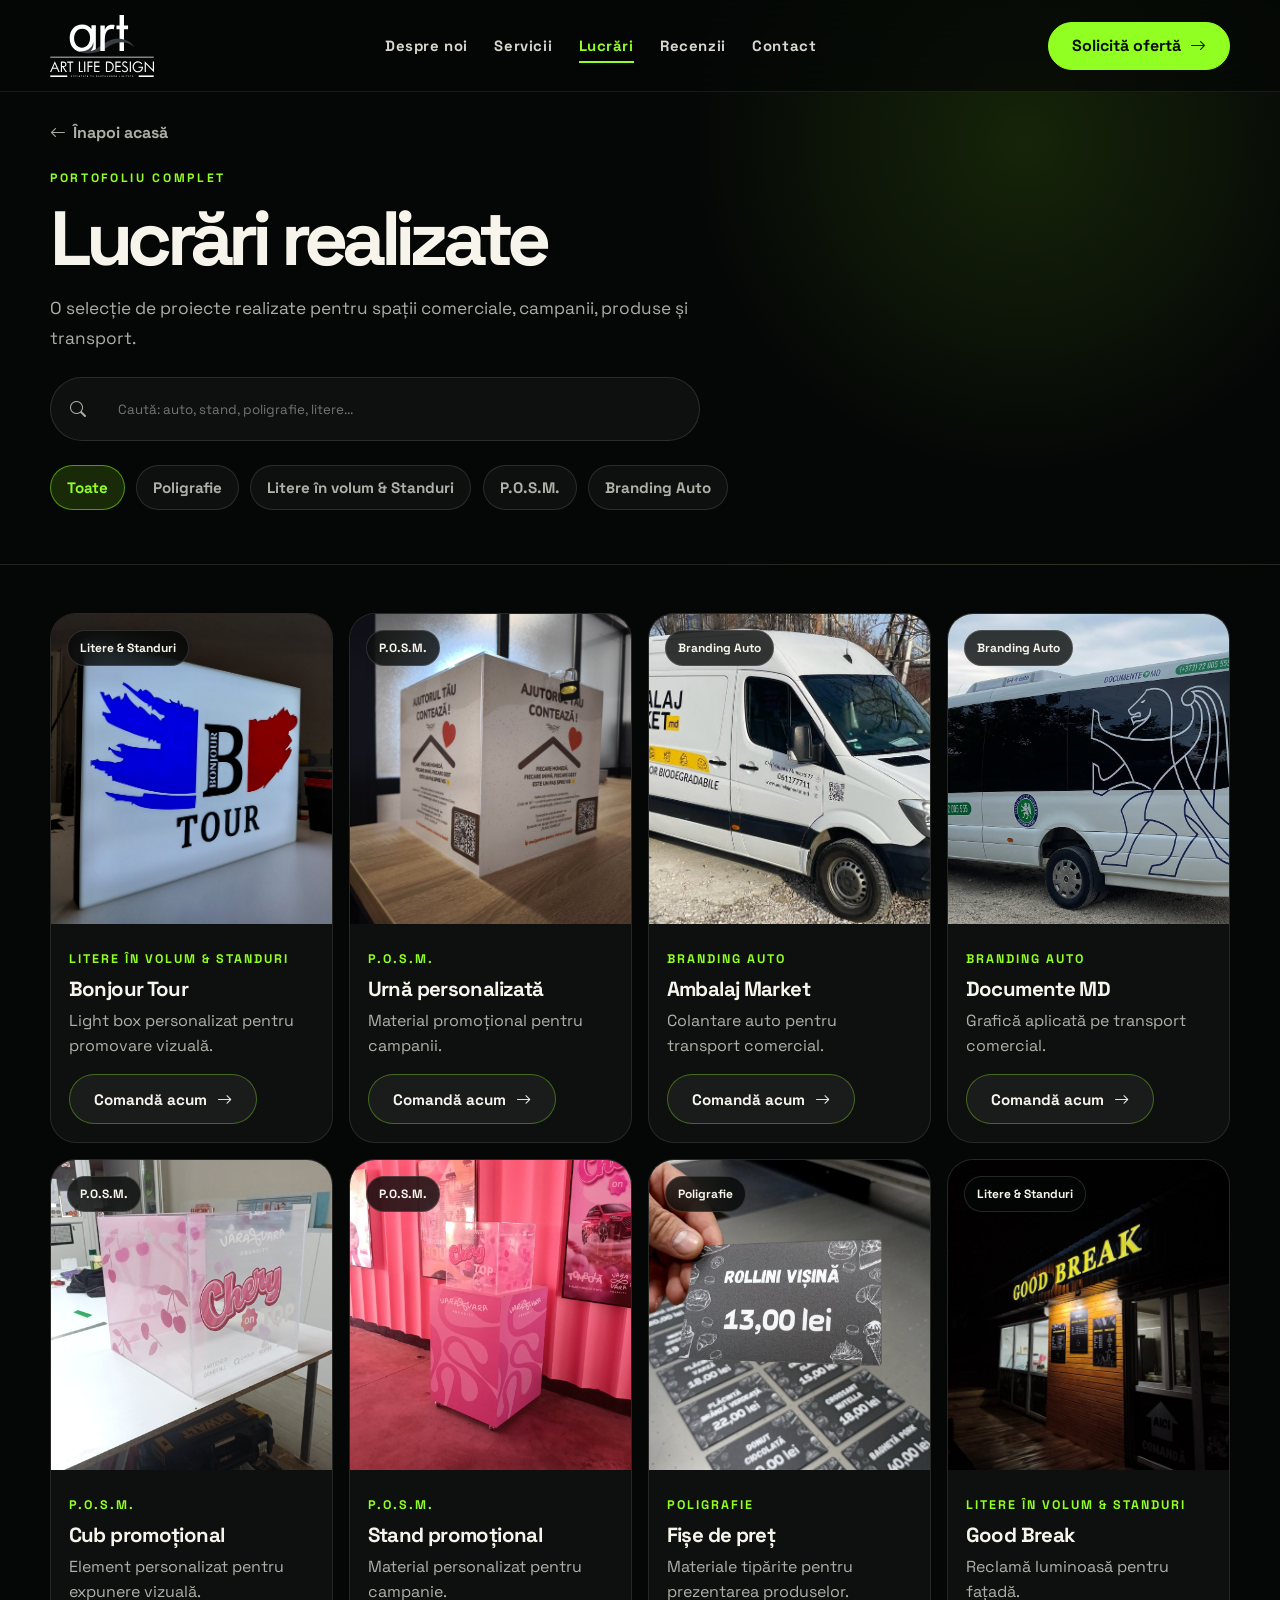
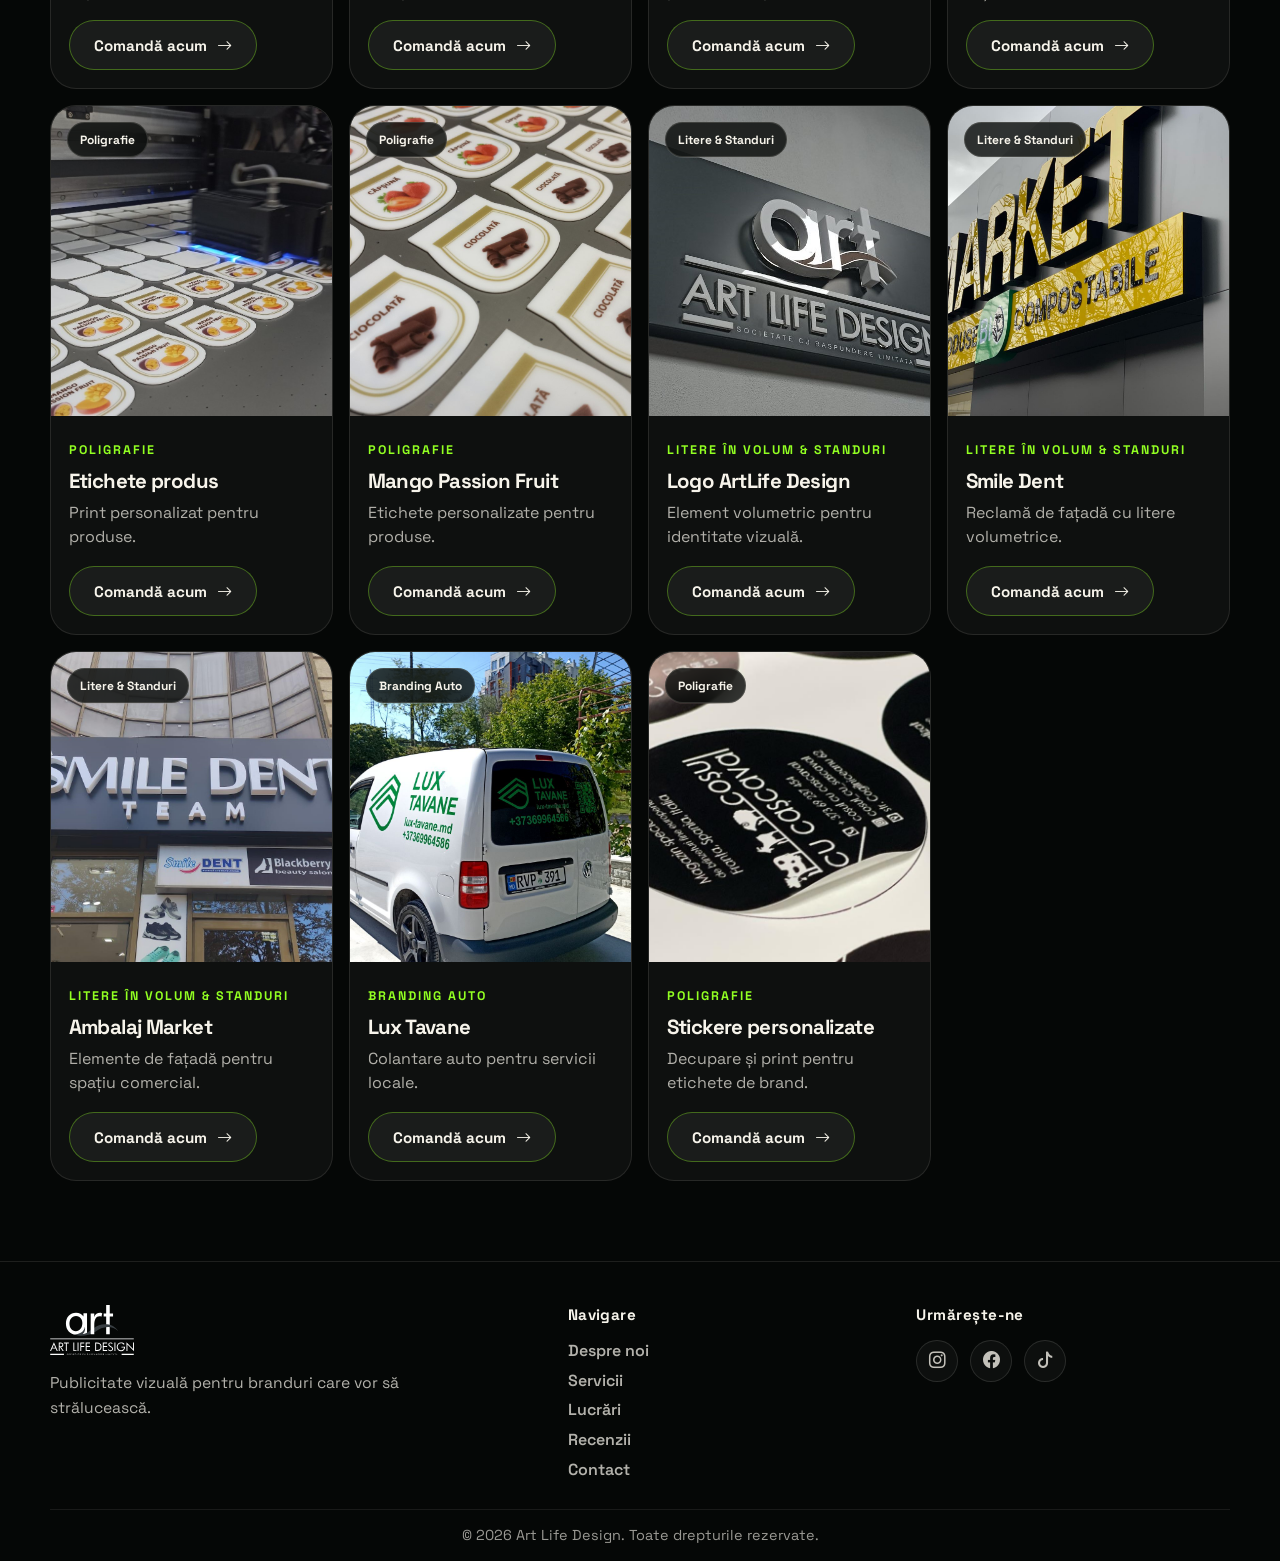
==== lucrari.html @ 2a89f9ee "Prima versiune website ArtLife Design" ====
<!DOCTYPE html>
<html lang="ro">
<head>
  <meta charset="UTF-8" />
  <meta name="viewport" content="width=device-width, initial-scale=1.0" />

  <title>Lucrări | ArtLife Design</title>
  <meta name="description" content="Portofoliu ArtLife Design SRL - poligrafie, litere în volum, standuri, P.O.S.M. și branding auto." />

  <link rel="preconnect" href="https://fonts.googleapis.com">
  <link rel="preconnect" href="https://fonts.gstatic.com" crossorigin>
  <link href="https://fonts.googleapis.com/css2?family=Space+Grotesk:wght@400;500;600;700;800&display=swap" rel="stylesheet">

  <link href="https://cdn.jsdelivr.net/npm/bootstrap-icons@1.10.4/font/bootstrap-icons.css" rel="stylesheet" />
  <link rel="stylesheet" href="css/style.css" />
</head>

<body>
  <nav class="site-navbar nav-scrolled" id="navbarTop">
    <div class="container nav-wrap">
      <a href="index.html#home" class="logo-link" aria-label="ArtLife Design">
        <img src="images/LOGO-antracit-grey.svg" alt="ArtLife Design" class="logo-svg">
      </a>

      <button class="nav-menu icon-btn" id="navMenu" type="button" aria-label="Deschide meniul">
        <i class="bi bi-list"></i>
      </button>

      <div class="nav-links-wrap" id="navLinksWrap">
        <a href="index.html#about" class="nav-link">Despre noi</a>
        <a href="index.html#services" class="nav-link">Servicii</a>
        <a href="lucrari.html" class="nav-link active">Lucrări</a>
        <a href="index.html#reviews" class="nav-link">Recenzii</a>
        <a href="index.html#contact" class="nav-link">Contact</a>
      </div>

      <a href="index.html#contact" class="nav-cta btn-arrow">
        Solicită ofertă
        <i class="bi bi-arrow-right"></i>
      </a>
    </div>
  </nav>

  <header class="portfolio-header compact-portfolio-header">
    <div class="container">
      <a href="index.html#works" class="back-link">
        <i class="bi bi-arrow-left"></i>
        Înapoi acasă
      </a>

      <span class="section-label">Portofoliu complet</span>
      <h1>Lucrări realizate</h1>
      <p>O selecție de proiecte realizate pentru spații comerciale, campanii, produse și transport.</p>

      <div class="portfolio-search">
        <i class="bi bi-search"></i>
        <input type="search" id="workSearch" placeholder="Caută: auto, stand, poligrafie, litere...">
      </div>

      <div class="portfolio-filters">
        <button class="filter-btn active" type="button" data-filter="all">Toate</button>
        <button class="filter-btn" type="button" data-filter="poligrafie">Poligrafie</button>
        <button class="filter-btn" type="button" data-filter="volum">Litere în volum & Standuri</button>
        <button class="filter-btn" type="button" data-filter="posm">P.O.S.M.</button>
        <button class="filter-btn" type="button" data-filter="auto">Branding Auto</button>
      </div>
    </div>
  </header>

  <main class="portfolio-section">
    <div class="container">
      <div class="portfolio-grid" id="portfolioGrid"></div>
      <p class="no-results" id="noResults">Nu am găsit lucrări după această căutare.</p>
    </div>
  </main>

  <div class="gallery-modal" id="galleryModal">
    <button class="gallery-nav gallery-prev icon-btn" id="galleryPrev" type="button" aria-label="Imaginea precedentă">
      <i class="bi bi-chevron-left"></i>
    </button>

    <button class="gallery-nav gallery-next icon-btn" id="galleryNext" type="button" aria-label="Imaginea următoare">
      <i class="bi bi-chevron-right"></i>
    </button>

    <button class="gallery-close icon-btn" id="galleryModalClose" type="button" aria-label="Închide">&times;</button>

    <div class="gallery-box">
      <div class="gallery-image-wrap">
        <img src="" alt="" id="galleryModalImage">
      </div>

      <div class="gallery-details">
        <span id="galleryModalDate"></span>
        <h3 id="galleryModalTitle"></h3>
        <p id="galleryModalService"></p>
        <div class="gallery-tags" id="galleryModalTags"></div>
        <small id="galleryModalDesc"></small>

        <a href="index.html#contact" class="gallery-order-btn btn-arrow" id="galleryOrderBtn">
          Comandă acest serviciu
          <i class="bi bi-arrow-right"></i>
        </a>
      </div>
    </div>
  </div>

  <footer class="site-footer">
  <div class="container footer-inner">
    <div class="footer-brand">
      <a href="index.html#home" class="footer-logo-link">
        <img src="images/LOGO-antracit-grey.svg" alt="ArtLife Design" class="footer-logo">
      </a>

      <p>Publicitate vizuală pentru branduri care vor să strălucească.</p>
    </div>

    <div class="footer-nav-block">
      <h4>Navigare</h4>

      <div class="footer-links">
        <a href="index.html#about">Despre noi</a>
        <a href="index.html#services">Servicii</a>
        <a href="lucrari.html">Lucrări</a>
        <a href="index.html#reviews">Recenzii</a>
        <a href="index.html#contact">Contact</a>
      </div>
    </div>

    <div class="footer-social-block">
      <h4>Urmărește-ne</h4>

      <div class="footer-socials">
        <a href="https://www.instagram.com/design.artlife/" target="_blank" aria-label="Instagram">
          <i class="bi bi-instagram"></i>
        </a>

        <a href="https://www.facebook.com/p/Art-Life-Design-100063504763244/" target="_blank" aria-label="Facebook">
          <i class="bi bi-facebook"></i>
        </a>

        <a href="https://www.tiktok.com/@art.life.design" target="_blank" aria-label="TikTok">
          <i class="bi bi-tiktok"></i>
        </a>
      </div>
    </div>
  </div>

  <div class="container footer-bottom">
    <p>© 2026 Art Life Design. Toate drepturile rezervate.</p>
  </div>
</footer>

  <button id="backTop" class="icon-btn" type="button" aria-label="Înapoi sus">
    <i class="bi bi-arrow-up"></i>
  </button>

  <div class="site-toast" id="siteToast"></div>

  <script src="js/script.js"></script>
</body>
</html>
---- css/style.css ----
:root {
  --green: #92ff22;
  --green-2: #76db18;
  --dark: #050706;
  --dark-2: #090c0a;
  --card: #111611;
  --white: #f7f4eb;
  --muted: rgba(247, 244, 235, 0.7);
  --border: rgba(247, 244, 235, 0.12);
  --radius: 26px;
}

* {
  box-sizing: border-box;
}

html,
body {
  margin: 0;
  background: var(--dark);
  color: var(--white);
  font-family: "Space Grotesk", Arial, sans-serif;
  scroll-behavior: smooth;
  overflow-x: hidden;
}

body::-webkit-scrollbar {
  width: 8px;
}

body::-webkit-scrollbar-track {
  background: #050706;
}

body::-webkit-scrollbar-thumb {
  background: rgba(146, 255, 34, 0.35);
  border-radius: 999px;
}

img,
video {
  max-width: 100%;
  display: block;
}

a {
  color: inherit;
  text-decoration: none;
}

button,
input,
textarea,
select {
  font-family: inherit;
}

button {
  cursor: pointer;
}

i.bi {
  display: inline-flex;
  align-items: center;
  justify-content: center;
  line-height: 1;
}

.icon-btn {
  display: inline-grid;
  place-items: center;
  line-height: 1;
}

.container {
  width: min(1180px, calc(100% - 36px));
  margin-inline: auto;
}

.section {
  padding: 84px 0;
  border-top: 1px solid var(--border);
}

.section-label {
  display: block;
  margin-bottom: 1rem;
  color: var(--green);
  font-size: 0.76rem;
  font-weight: 800;
  letter-spacing: 0.22em;
  text-transform: uppercase;
}

.section-head {
  margin-bottom: 2.2rem;
}

.section-head.center {
  max-width: 720px;
  text-align: center;
  margin-inline: auto;
}

.section-head h2,
.works-head h2 {
  margin: 0;
  font-size: clamp(2rem, 3.8vw, 4rem);
  line-height: 1.06;
  font-weight: 800;
  letter-spacing: -0.055em;
}

.section-head p {
  color: var(--muted);
  line-height: 1.7;
  margin: 1rem 0 0;
}

.btn-main,
.btn-ghost,
.nav-cta {
  min-height: 54px;
  padding: 0 1.45rem;
  border-radius: 999px;
  display: inline-flex;
  align-items: center;
  justify-content: center;
  gap: 0.55rem;
  font-weight: 800;
  transition: 0.25s ease;
}

.btn-main,
.nav-cta {
  background: var(--green);
  border: 1px solid var(--green);
  color: #071006;
}

.btn-main:hover,
.nav-cta:hover {
  background: var(--green-2);
  border-color: var(--green-2);
  color: #071006;
  transform: translateY(-3px);
  box-shadow: 0 0 24px rgba(146, 255, 34, 0.18);
}

.btn-ghost {
  color: var(--white);
  border: 1px solid rgba(247, 244, 235, 0.22);
  background: rgba(247, 244, 235, 0.06);
}

.btn-ghost:hover {
  color: var(--green);
  border-color: rgba(146, 255, 34, 0.45);
  background: rgba(247, 244, 235, 0.08);
  transform: translateY(-2px);
}

.btn-arrow i {
  transition: transform 0.25s ease;
}

.btn-arrow:hover i {
  transform: translateX(6px);
}

/* NAVBAR */

.site-navbar {
  position: fixed;
  inset: 0 0 auto 0;
  height: 92px;
  z-index: 1000;
  background: rgba(5, 7, 6, 0.72);
  border-bottom: 1px solid rgba(247, 244, 235, 0.08);
  backdrop-filter: blur(20px);
  -webkit-backdrop-filter: blur(20px);
  transition: 0.25s ease;
}

.site-navbar.nav-scrolled {
  height: 78px;
  background: rgba(5, 7, 6, 0.92);
  box-shadow: 0 18px 55px rgba(0, 0, 0, 0.32);
}

.scroll-progress {
  position: absolute;
  left: 0;
  bottom: -1px;
  height: 3px;
  width: var(--scroll-progress, 0%);
  background: var(--green);
}

.nav-wrap {
  height: 100%;
  display: flex;
  align-items: center;
  justify-content: space-between;
  gap: 1rem;
}

.logo-svg {
  height: 62px;
  transition: 0.25s ease;
}

.logo-link:hover .logo-svg,
.footer-logo-link:hover .footer-logo {
  transform: scale(1.06);
  filter:
    drop-shadow(0 0 8px rgba(146, 255, 34, 0.75))
    drop-shadow(0 0 18px rgba(146, 255, 34, 0.55))
    drop-shadow(0 0 34px rgba(146, 255, 34, 0.35));
}

.nav-scrolled .logo-svg {
  height: 54px;
}

.nav-links-wrap {
  display: flex;
  align-items: center;
  gap: 1.65rem;
}

.nav-link {
  color: rgba(247, 244, 235, 0.88);
  font-size: 0.93rem;
  font-weight: 800;
  position: relative;
  padding: 0.5rem 0;
  letter-spacing: 0.04em;
}

.nav-link::after {
  content: "";
  position: absolute;
  left: 0;
  right: 0;
  bottom: 0;
  height: 2px;
  transform: scaleX(0);
  transform-origin: left;
  background: var(--green);
  transition: transform 0.25s ease;
}

.nav-link:hover,
.nav-link.active {
  color: var(--green);
}

.nav-link:hover::after,
.nav-link.active::after {
  transform: scaleX(1);
}

.nav-menu {
  display: none;
  width: 46px;
  height: 46px;
  border: 1px solid rgba(146, 255, 34, 0.4);
  border-radius: 15px;
  background: rgba(146, 255, 34, 0.1);
  color: var(--green);
  font-size: 1.5rem;
}

.nav-cta {
  min-height: 48px;
}

/* HERO */

.hero {
  min-height: 92vh;
  position: relative;
  overflow: hidden;
  background: #000;
  display: flex;
  align-items: center;
}

.hero-video,
.hero-shade {
  position: absolute;
  inset: 0;
}

.hero-video {
  width: 100%;
  height: 100%;
  object-fit: cover;
  opacity: 0.42;
  filter: contrast(1.08) saturate(0.85);
}

.hero-shade {
  background:
    linear-gradient(90deg, rgba(5, 7, 6, 0.94), rgba(5, 7, 6, 0.68), rgba(5, 7, 6, 0.18)),
    linear-gradient(180deg, rgba(0, 0, 0, 0.18), rgba(5, 7, 6, 0.72)),
    radial-gradient(circle at 76% 28%, rgba(146, 255, 34, 0.14), transparent 32%);
}

.hero-content {
  position: relative;
  z-index: 2;
  padding-top: 110px;
}

.hero-kicker {
  color: var(--green);
  font-weight: 800;
  letter-spacing: 0.22em;
  text-transform: uppercase;
  font-size: 0.78rem;
  margin-bottom: 1rem;
  display: inline-block;
}

.hero h1 {
  margin: 0;
  font-size: clamp(4rem, 8.5vw, 8.5rem);
  line-height: 0.92;
  letter-spacing: -0.08em;
  font-weight: 800;
}

.hero h1 span {
  color: var(--green);
}

.hero p {
  max-width: 650px;
  color: rgba(247, 244, 235, 0.82);
  font-size: clamp(1.1rem, 1.55vw, 1.42rem);
  line-height: 1.62;
  margin: 1.5rem 0 2rem;
}

.hero-actions {
  display: flex;
  flex-wrap: wrap;
  gap: 1rem;
}

/* STRIP */

.service-strip {
  overflow: hidden;
  padding: 1rem 0;
  background: #050807;
  border-top: 1px solid rgba(247, 244, 235, 0.12);
  border-bottom: 1px solid rgba(247, 244, 235, 0.12);
}

.strip-track {
  width: max-content;
  display: flex;
  gap: 1.5rem;
  animation: moveStrip 42s linear infinite;
}

.strip-track span {
  white-space: nowrap;
  color: rgba(247, 244, 235, 0.76);
  font-size: 0.86rem;
  font-weight: 800;
  letter-spacing: 0.22em;
  text-transform: uppercase;
}

.strip-track span::after {
  content: "•";
  color: var(--green);
  margin-left: 1.5rem;
}

@keyframes moveStrip {
  from { transform: translateX(0); }
  to { transform: translateX(-50%); }
}

/* ABOUT */

.about-section {
  background:
    radial-gradient(circle at 5% 15%, rgba(146, 255, 34, 0.08), transparent 30%),
    radial-gradient(circle at 92% 75%, rgba(247, 244, 235, 0.05), transparent 34%),
    var(--dark);
}

.about-simple {
  display: grid;
  grid-template-columns: 0.95fr 1.05fr;
  gap: 3rem;
  align-items: center;
}

.about-simple-text h2 {
  margin: 0;
  font-size: clamp(2.5rem, 5vw, 5.2rem);
  line-height: 1.02;
  letter-spacing: -0.07em;
  font-weight: 800;
}

.about-simple-text p {
  max-width: 670px;
  color: var(--muted);
  font-size: 1.08rem;
  line-height: 1.75;
  margin: 1.3rem 0 0;
}

.about-simple-text .btn-main {
  margin-top: 1.7rem;
}

.about-team-photo {
  position: relative;
  min-height: 430px;
  border-radius: var(--radius);
  overflow: hidden;
  border: 1px solid var(--border);
  background: rgba(247, 244, 235, 0.04);
}

.about-team-photo img {
  width: 100%;
  height: 100%;
  min-height: 430px;
  object-fit: cover;
  object-position: center;
  transition: 0.45s ease;
}

.about-team-photo:hover img {
  transform: scale(1.035);
}

.about-team-photo::after {
  content: "";
  position: absolute;
  inset: 0;
  background: linear-gradient(180deg, transparent 35%, rgba(5, 7, 6, 0.92));
}

.about-team-caption {
  position: absolute;
  left: 1.3rem;
  right: 1.3rem;
  bottom: 1.3rem;
  z-index: 2;
  padding: 1.2rem;
  border-radius: 20px;
  background: rgba(5, 7, 6, 0.66);
  border: 1px solid rgba(247, 244, 235, 0.12);
  backdrop-filter: blur(14px);
}

.about-team-caption span {
  display: block;
  margin-bottom: 0.45rem;
  color: var(--green);
  font-size: 0.8rem;
  font-weight: 800;
  letter-spacing: 0.16em;
  text-transform: uppercase;
}

.about-team-caption p {
  margin: 0;
  color: rgba(247, 244, 235, 0.78);
  line-height: 1.6;
}

/* SERVICES */

.services-section {
  background: var(--dark-2);
}

.services-compact {
  display: grid;
  grid-template-columns: 0.82fr 1.18fr;
  gap: 2.4rem;
  align-items: start;
}

.services-side {
  position: sticky;
  top: 105px;
}

.services-side h2 {
  margin: 0;
  font-size: clamp(2.1rem, 4vw, 4.1rem);
  line-height: 1.04;
  font-weight: 800;
  letter-spacing: -0.055em;
}

.services-side p {
  color: var(--muted);
  line-height: 1.7;
  margin: 1rem 0 1.35rem;
}

.service-search,
.portfolio-search {
  max-width: 650px;
  display: flex;
  align-items: center;
  gap: 0.8rem;
  padding: 0.25rem 1rem;
  border: 1px solid var(--border);
  border-radius: 999px;
  background: rgba(247, 244, 235, 0.04);
  margin-bottom: 1.2rem;
}

.portfolio-search {
  margin: 1.5rem 0;
}

.service-search i,
.portfolio-search i {
  width: 22px;
  height: 22px;
  color: var(--muted);
  flex: 0 0 22px;
}

.service-search input,
.portfolio-search input {
  margin: 0;
  border: 0;
  background: transparent;
  box-shadow: none;
}

.services-tabs,
.portfolio-filters {
  display: flex;
  flex-wrap: wrap;
  gap: 0.7rem;
}

.service-filter,
.filter-btn {
  border: 1px solid var(--border);
  background: rgba(247, 244, 235, 0.04);
  color: var(--muted);
  border-radius: 999px;
  padding: 0.75rem 1rem;
  font-size: 0.95rem;
  font-weight: 800;
  transition: 0.22s ease;
}

.service-filter:hover,
.service-filter.active,
.filter-btn:hover,
.filter-btn.active {
  background: rgba(146, 255, 34, 0.14);
  border-color: rgba(146, 255, 34, 0.5);
  color: var(--green);
}

.services-cards {
  display: grid;
  grid-template-columns: 1fr;
  gap: 1rem;
}

.service-card-row {
  padding: 1.25rem;
  border-radius: 24px;
  border: 1px solid var(--border);
  background: linear-gradient(180deg, rgba(247, 244, 235, 0.055), rgba(247, 244, 235, 0.025));
  transition: 0.25s ease;
}

.service-card-row:hover {
  transform: translateY(-4px);
  border-color: rgba(146, 255, 34, 0.28);
  background:
    radial-gradient(circle at top right, rgba(146, 255, 34, 0.08), transparent 32%),
    rgba(247, 244, 235, 0.05);
}

.service-card-row.hidden {
  display: none;
}

.service-card-row span,
.work-info small,
.portfolio-content small {
  color: var(--green);
  font-size: 0.78rem;
  font-weight: 800;
  letter-spacing: 0.16em;
  text-transform: uppercase;
}

.service-card-row h3 {
  margin: 0.9rem 0 0.55rem;
  font-size: clamp(1.35rem, 2vw, 2rem);
  line-height: 1.15;
  letter-spacing: -0.03em;
}

.service-card-row p {
  color: var(--muted);
  line-height: 1.65;
  margin: 0 0 1rem;
}

.card-link {
  color: var(--white);
  display: inline-flex;
  align-items: center;
  gap: 0.4rem;
  font-weight: 800;
}

.card-link:hover {
  color: var(--green);
}

/* WORKS */

.works-section {
  background: var(--dark);
}

.works-head {
  display: flex;
  align-items: flex-end;
  justify-content: space-between;
  gap: 1.4rem;
  margin-bottom: 2rem;
}

.works-grid,
.portfolio-grid {
  display: grid;
  grid-template-columns: repeat(4, 1fr);
  gap: 1rem;
}

.work-card,
.portfolio-card {
  border-radius: var(--radius);
  border: 1px solid rgba(247, 244, 235, 0.1);
  overflow: hidden;
  background: rgba(247, 244, 235, 0.04);
  transition: 0.25s ease;
}

.work-card:hover,
.portfolio-card:hover {
  transform: translateY(-5px);
  border-color: rgba(146, 255, 34, 0.2);
}

.work-img,
.portfolio-media {
  position: relative;
  width: 100%;
  border: 0;
  padding: 0;
  background: #0b0f0c;
  overflow: hidden;
  text-align: left;
  color: inherit;
}

.work-img {
  height: 280px;
}

.portfolio-media {
  height: 310px;
}

.work-img img,
.portfolio-media img {
  width: 100%;
  height: 100%;
  object-fit: cover;
  transition: 0.45s ease;
}

.work-card:hover img,
.portfolio-card:hover img {
  transform: scale(1.045);
}

.work-img span,
.portfolio-media span {
  position: absolute;
  left: 1rem;
  top: 1rem;
  z-index: 3;
  padding: 0.55rem 0.75rem;
  border-radius: 999px;
  background: rgba(5, 7, 6, 0.78);
  border: 1px solid rgba(247, 244, 235, 0.14);
  color: var(--white);
  font-size: 0.75rem;
  font-weight: 800;
  backdrop-filter: blur(12px);
}

.media-overlay {
  position: absolute;
  inset: 0;
  z-index: 2;
  display: grid;
  place-items: center;
  align-content: center;
  gap: 0.4rem;
  color: var(--white);
  background: rgba(5, 7, 6, 0.42);
  opacity: 0;
  transition: 0.25s ease;
}

.media-overlay i {
  font-size: 1.8rem;
  color: var(--green);
}

.media-overlay small {
  color: var(--white);
  font-weight: 800;
}

.work-card:hover .media-overlay {
  opacity: 1;
}

.work-info,
.portfolio-content {
  padding: 1.1rem;
}

.work-info h3,
.portfolio-content h3 {
  margin: 0.65rem 0 0.45rem;
  font-size: 1.28rem;
  line-height: 1.15;
  letter-spacing: -0.03em;
}

.work-info p,
.portfolio-content p {
  margin: 0;
  color: var(--muted);
  line-height: 1.55;
}

.work-actions {
  margin-top: 1rem;
}

.work-order-btn,
.gallery-order-btn {
  display: inline-flex;
  align-items: center;
  justify-content: center;
  gap: 10px;
  width: fit-content;
  min-height: 50px;
  padding: 0 24px;
  border-radius: 999px;
  background: rgba(255, 255, 255, 0.05);
  border: 1px solid rgba(146, 255, 34, 0.35);
  color: var(--white);
  font-size: 0.95rem;
  font-weight: 800;
  transition: 0.25s ease;
}

.gallery-order-btn {
  min-width: 290px;
  min-height: 56px;
  margin-top: 2rem;
  font-size: 1rem;
}

.work-order-btn i,
.gallery-order-btn i {
  transition: 0.25s ease;
}

.work-order-btn:hover,
.gallery-order-btn:hover {
  background: rgba(146, 255, 34, 0.08);
  border-color: var(--green);
  color: var(--green);
  transform: translateY(-2px);
}

.work-order-btn:hover i,
.gallery-order-btn:hover i {
  transform: translateX(6px);
}

/* REVIEWS */

.reviews-section {
  background:
    radial-gradient(circle at 80% 20%, rgba(146, 255, 34, 0.08), transparent 32%),
    var(--dark-2);
  overflow: hidden;
}

.reviews-marquee {
  overflow: hidden;
  width: 100%;
  padding: 0.3rem 0;
}

.reviews-track {
  width: max-content;
  display: flex;
  gap: 1rem;
  will-change: transform;
}

.review-card {
  width: 360px;
  min-height: 245px;
  flex: 0 0 360px;
  border-radius: var(--radius);
  padding: 1.4rem;
  border: 1px solid var(--border);
  background:
    linear-gradient(145deg, rgba(247, 244, 235, 0.07), rgba(247, 244, 235, 0.025)),
    #0b0f0c;
  display: flex;
  flex-direction: column;
  justify-content: space-between;
  transition: 0.25s ease;
  position: relative;
  overflow: hidden;
}

.review-card:hover {
  transform: translateY(-5px);
  border-color: rgba(146, 255, 34, 0.28);
}

.review-featured {
  background:
    radial-gradient(circle at top right, rgba(146, 255, 34, 0.11), transparent 34%),
    linear-gradient(145deg, rgba(247, 244, 235, 0.085), rgba(247, 244, 235, 0.03)),
    #0b0f0c;
}

.review-mark {
  width: 46px;
  height: 46px;
  border-radius: 50%;
  display: grid;
  place-items: center;
  color: var(--green);
  border: 1px solid rgba(146, 255, 34, 0.22);
  background: rgba(146, 255, 34, 0.07);
  font-size: 2.2rem;
  font-weight: 800;
  line-height: 1;
}

.review-card p {
  color: rgba(247, 244, 235, 0.83);
  line-height: 1.65;
  margin: 1.2rem 0 1.4rem;
}

.review-card h3 {
  margin: 0 0 0.3rem;
  font-size: 1.08rem;
}

.review-card small {
  color: var(--muted);
}

/* CONTACT */

.contact-section {
  background:
    radial-gradient(circle at 15% 20%, rgba(146, 255, 34, 0.1), transparent 32%),
    var(--dark);
}

.contact-grid {
  display: grid;
  grid-template-columns: 1.04fr 0.96fr;
  gap: 1rem;
  align-items: start;
}

.contact-form-card,
.contact-info {
  border-radius: var(--radius);
  padding: 1.4rem;
  border: 1px solid var(--border);
  background: rgba(247, 244, 235, 0.04);
}

.contact-form-card h3,
.contact-info h3 {
  margin: 0 0 1.2rem;
  font-size: 1.45rem;
  letter-spacing: -0.03em;
}

.form-row {
  display: grid;
  grid-template-columns: 1fr 1fr;
  gap: 0.85rem;
}

input,
select,
textarea {
  width: 100%;
  min-height: 54px;
  color: var(--white);
  background: rgba(247, 244, 235, 0.055);
  border: 1px solid var(--border);
  border-radius: 18px;
  outline: 0;
  padding: 0 1rem;
  margin-bottom: 0.85rem;
  transition: 0.22s ease;
}

textarea {
  min-height: 145px;
  resize: vertical;
  padding-top: 1rem;
}

select option {
  color: #071006;
}

input:focus,
select:focus,
textarea:focus {
  border-color: rgba(146, 255, 34, 0.75);
  box-shadow: 0 0 0 4px rgba(146, 255, 34, 0.08);
}

.privacy-note {
  color: var(--muted);
  font-size: 0.82rem;
  line-height: 1.55;
  margin: 0.2rem 0 1rem;
}

.form-submit {
  width: 100%;
  border: 0;
}

.form-message {
  margin-top: 0.9rem;
  min-height: 22px;
  color: var(--muted);
  font-weight: 700;
}

.form-message.success {
  color: var(--green);
}

.form-message.error {
  color: #ff6969;
}

.contact-line {
  display: grid;
  grid-template-columns: 54px 1fr;
  gap: 0.9rem;
  align-items: center;
  padding: 0.9rem 0;
  border-bottom: 1px solid rgba(247, 244, 235, 0.08);
}

.contact-icon-link {
  width: 48px;
  height: 48px;
  border-radius: 50%;
  display: grid;
  place-items: center;
  border: 1px solid rgba(146, 255, 34, 0.25);
  background: rgba(146, 255, 34, 0.08);
  color: var(--green);
  position: relative;
  transition: 0.22s ease;
}

.contact-icon {
  color: var(--green);
  font-size: 1.12rem;
}

.contact-icon-link:hover {
  background: rgba(146, 255, 34, 0.14);
  transform: translateY(-2px);
}

.static-icon {
  pointer-events: none;
}

.phone-ring::before,
.phone-ring::after {
  content: "";
  position: absolute;
  inset: -6px;
  border-radius: 50%;
  border: 1px solid rgba(146, 255, 34, 0.28);
  animation: phoneCircle 1.8s ease-out infinite;
}

.phone-ring::after {
  animation-delay: 0.55s;
}

@keyframes phoneCircle {
  0% {
    opacity: 0.75;
    transform: scale(0.86);
  }

  100% {
    opacity: 0;
    transform: scale(1.45);
  }
}

.copy-text {
  width: 100%;
  padding: 0;
  border: 0;
  background: transparent;
  color: rgba(247, 244, 235, 0.9);
  text-align: left;
  font-size: 1rem;
  font-weight: 700;
  line-height: 1.45;
  transition: 0.22s ease;
}

.copy-text:hover {
  color: var(--green);
}

.contact-line span {
  color: rgba(247, 244, 235, 0.9);
  line-height: 1.45;
  font-weight: 700;
}

.contact-socials {
  margin-top: 1.35rem;
  padding: 1.2rem;
  border-radius: 22px;
  border: 1px solid rgba(146, 255, 34, 0.24);
  background:
    radial-gradient(circle at top right, rgba(146, 255, 34, 0.13), transparent 36%),
    rgba(247, 244, 235, 0.045);
}

.social-kicker {
  display: block;
  color: var(--green);
  font-size: 0.72rem;
  font-weight: 800;
  letter-spacing: 0.18em;
  text-transform: uppercase;
  margin-bottom: 0.35rem;
}

.contact-socials h4 {
  margin: 0 0 0.85rem;
  color: var(--white);
  font-size: 1.25rem;
  font-weight: 800;
  letter-spacing: -0.02em;
}

.contact-social-links {
  display: flex;
  flex-wrap: wrap;
  gap: 0.75rem;
}

.contact-social-links a {
  width: 48px;
  height: 48px;
  display: grid;
  place-items: center;
  border-radius: 16px;
  border: 1px solid rgba(247, 244, 235, 0.14);
  background: rgba(5, 7, 6, 0.52);
  color: rgba(247, 244, 235, 0.92);
  font-size: 1.22rem;
  transition: 0.25s ease;
}

.contact-social-links a:hover {
  background: rgba(146, 255, 34, 0.13);
  border-color: rgba(146, 255, 34, 0.48);
  color: var(--green);
  transform: translateY(-3px);
}

.map-box {
  display: block;
  margin-top: 1.2rem;
  border-radius: 22px;
  overflow: hidden;
  border: 1px solid var(--border);
  background: rgba(247, 244, 235, 0.05);
}

.map-box iframe {
  width: 100%;
  height: 240px;
  border: 0;
  display: block;
  filter: grayscale(0.2) contrast(0.98);
}

.map-box span {
  display: block;
  padding: 0.9rem 1rem;
  color: var(--green);
  font-weight: 800;
}

/* MODAL */

.gallery-modal {
  position: fixed;
  inset: 0;
  z-index: 3000;
  display: none;
  align-items: center;
  justify-content: center;
  padding: 1.3rem;
  background: rgba(0, 0, 0, 0.82);
  backdrop-filter: blur(12px);
}

.gallery-modal.active {
  display: flex;
}

.gallery-box {
  width: min(1060px, 100%);
  max-height: 88vh;
  display: grid;
  grid-template-columns: 1.25fr 0.75fr;
  overflow: hidden;
  border-radius: var(--radius);
  border: 1px solid rgba(247, 244, 235, 0.16);
  background: #090c0a;
}

.gallery-image-wrap {
  min-height: 520px;
  background: #050706;
}

.gallery-image-wrap img {
  width: 100%;
  height: 100%;
  max-height: 88vh;
  object-fit: contain;
}

.gallery-details {
  padding: 1.5rem;
  display: flex;
  flex-direction: column;
  justify-content: center;
}

.gallery-details span {
  color: var(--green);
  font-weight: 800;
  letter-spacing: 0.16em;
  text-transform: uppercase;
  font-size: 0.78rem;
}

.gallery-details h3 {
  margin: 0.8rem 0 0.6rem;
  font-size: clamp(1.6rem, 3vw, 2.8rem);
  line-height: 1.05;
  letter-spacing: -0.05em;
}

.gallery-details p {
  margin: 0 0 1rem;
  color: var(--muted);
  line-height: 1.6;
}

.gallery-tags {
  display: flex;
  flex-wrap: wrap;
  gap: 0.5rem;
  margin-bottom: 1rem;
}

.gallery-tags span {
  padding: 0.45rem 0.7rem;
  border-radius: 999px;
  border: 1px solid rgba(146, 255, 34, 0.24);
  background: rgba(146, 255, 34, 0.06);
  color: var(--green);
  font-size: 0.72rem;
  letter-spacing: 0.08em;
}

.gallery-details small {
  color: rgba(247, 244, 235, 0.78);
  line-height: 1.6;
}

.gallery-close,
.gallery-nav {
  position: fixed;
  z-index: 3010;
  border: 1px solid rgba(247, 244, 235, 0.18);
  background: rgba(5, 7, 6, 0.72);
  color: var(--white);
  transition: 0.25s ease;
}

.gallery-close {
  top: 1rem;
  right: 1rem;
  width: 48px;
  height: 48px;
  border-radius: 16px;
  font-size: 2rem;
}

.gallery-nav {
  top: 50%;
  width: 52px;
  height: 52px;
  border-radius: 50%;
  font-size: 1.5rem;
}

.gallery-prev {
  left: 1rem;
}

.gallery-next {
  right: 1rem;
}

.gallery-close:hover,
.gallery-nav:hover {
  color: var(--green);
  border-color: rgba(146, 255, 34, 0.45);
  background: rgba(146, 255, 34, 0.1);
}

/* PORTFOLIO PAGE */

.portfolio-header {
  padding: 138px 0 54px;
  background:
    radial-gradient(circle at 80% 25%, rgba(146, 255, 34, 0.12), transparent 30%),
    var(--dark);
  border-bottom: 1px solid var(--border);
}

.compact-portfolio-header {
  padding-top: 122px;
}

.back-link {
  display: inline-flex;
  align-items: center;
  gap: 0.45rem;
  color: var(--muted);
  font-weight: 800;
  margin-bottom: 1.7rem;
  transition: 0.22s ease;
}

.back-link:hover {
  color: var(--green);
}

.portfolio-header h1 {
  margin: 0;
  font-size: clamp(2.7rem, 6vw, 6.2rem);
  line-height: 0.95;
  letter-spacing: -0.075em;
  font-weight: 800;
}

.portfolio-header p {
  max-width: 720px;
  color: var(--muted);
  line-height: 1.7;
  font-size: 1.08rem;
  margin: 1.2rem 0 0;
}

.portfolio-section {
  padding: 3rem 0 5rem;
  background: var(--dark);
}

.no-results {
  display: none;
  color: var(--muted);
  text-align: center;
  margin: 2rem 0 0;
  font-weight: 700;
}

/* FOOTER */

.site-footer {
  border-top: 1px solid rgba(247, 244, 235, 0.1);
  background: #050706;
  padding: 2.7rem 0 1.1rem;
}

.footer-inner {
  display: grid;
  grid-template-columns: 1fr 0.65fr 0.65fr;
  gap: 2.2rem;
  align-items: start;
  padding-bottom: 1.8rem;
  border-bottom: 1px solid rgba(247, 244, 235, 0.08);
}

.footer-brand {
  max-width: 420px;
}

.footer-logo {
  height: 50px;
  transition: 0.25s ease;
}

.footer-brand p {
  max-width: 390px;
  margin: 1rem 0 0;
  color: rgba(247, 244, 235, 0.72);
  line-height: 1.6;
  font-size: 0.98rem;
}

.footer-nav-block h4,
.footer-social-block h4 {
  margin: 0 0 1rem;
  color: var(--white);
  font-size: 0.95rem;
  font-weight: 800;
  letter-spacing: 0.03em;
}

.footer-links {
  display: flex;
  flex-direction: column;
  gap: 0.55rem;
}

.footer-links a {
  color: rgba(247, 244, 235, 0.72);
  font-weight: 600;
  transition: 0.22s ease;
}

.footer-links a:hover {
  color: var(--green);
}

.footer-socials {
  display: flex;
  align-items: center;
  gap: 0.75rem;
}

.footer-socials a {
  width: 42px;
  height: 42px;
  border-radius: 50%;
  display: flex;
  align-items: center;
  justify-content: center;
  border: 1px solid rgba(247, 244, 235, 0.12);
  background: rgba(247, 244, 235, 0.035);
  color: rgba(247, 244, 235, 0.78);
  font-size: 1.05rem;
  transition: 0.25s ease;
}

.footer-socials a:hover {
  color: var(--green);
  border-color: rgba(146, 255, 34, 0.45);
  background: rgba(146, 255, 34, 0.08);
  transform: translateY(-3px);
}

.footer-bottom {
  padding-top: 1rem;
  text-align: center;
  color: rgba(247, 244, 235, 0.62);
  font-size: 0.9rem;
}

.footer-bottom p {
  margin: 0;
}

@media (max-width: 900px) {
  .footer-inner {
    grid-template-columns: 1fr;
    gap: 1.8rem;
    text-align: center;
  }

  .footer-brand {
    max-width: 100%;
    margin-inline: auto;
  }

  .footer-logo-link {
    display: flex;
    justify-content: center;
  }

  .footer-brand p {
    max-width: 430px;
    margin-inline: auto;
  }

  .footer-links {
    align-items: center;
  }

  .footer-socials {
    justify-content: center;
  }
}

/* BACK TOP / TOAST / REVEAL */

#backTop {
  position: fixed;
  right: 1.2rem;
  bottom: 1.2rem;
  z-index: 1200;
  width: 46px;
  height: 46px;
  display: none;
  border-radius: 16px;
  border: 1px solid rgba(146, 255, 34, 0.38);
  background: rgba(5, 7, 6, 0.72);
  color: var(--green);
  backdrop-filter: blur(12px);
  transition: 0.22s ease;
}

#backTop:hover {
  transform: translateY(-3px);
  background: rgba(146, 255, 34, 0.12);
}

.site-toast {
  position: fixed;
  left: 50%;
  bottom: 1.2rem;
  z-index: 5000;
  transform: translate(-50%, 120%);
  min-width: 220px;
  padding: 0.9rem 1rem;
  border-radius: 999px;
  text-align: center;
  font-weight: 800;
  background: rgba(5, 7, 6, 0.9);
  color: var(--white);
  border: 1px solid rgba(247, 244, 235, 0.14);
  backdrop-filter: blur(12px);
  opacity: 0;
  transition: 0.3s ease;
}

.site-toast.show {
  transform: translate(-50%, 0);
  opacity: 1;
}

.site-toast.success {
  border-color: rgba(146, 255, 34, 0.4);
  color: var(--green);
}

.site-toast.error {
  border-color: rgba(255, 105, 105, 0.45);
  color: #ff6969;
}

.reveal {
  opacity: 0;
  transform: translateY(18px);
  transition: 0.7s ease;
}

.reveal.visible {
  opacity: 1;
  transform: translateY(0);
}

/* RESPONSIVE */

@media (max-width: 1080px) {
  .nav-links-wrap {
    gap: 1rem;
  }

  .works-grid,
  .portfolio-grid {
    grid-template-columns: repeat(3, 1fr);
  }

  .services-compact,
  .about-simple,
  .contact-grid {
    grid-template-columns: 1fr;
  }

  .services-side {
    position: static;
  }

  .gallery-box {
    grid-template-columns: 1fr;
    overflow-y: auto;
  }

  .gallery-image-wrap {
    min-height: 360px;
  }

  .footer-inner {
    grid-template-columns: 1fr;
    gap: 1.6rem;
    text-align: center;
  }

  .footer-brand {
    max-width: 100%;
    margin-inline: auto;
  }

  .footer-brand p {
    margin-inline: auto;
  }

  .footer-links {
    align-items: center;
  }

  .footer-socials {
    justify-content: center;
  }
}

@media (max-width: 900px) {
  .site-navbar,
  .site-navbar.nav-scrolled {
    height: 78px;
  }

  .logo-svg {
    height: 52px;
  }

  .nav-menu {
    display: grid;
    order: 3;
  }

  .nav-cta {
    display: none;
  }

  .nav-links-wrap {
    position: fixed;
    top: 78px;
    left: 18px;
    right: 18px;
    display: none;
    flex-direction: column;
    align-items: stretch;
    gap: 0.3rem;
    padding: 1rem;
    border-radius: 22px;
    background: rgba(5, 7, 6, 0.95);
    border: 1px solid rgba(247, 244, 235, 0.12);
    box-shadow: 0 24px 70px rgba(0, 0, 0, 0.42);
    backdrop-filter: blur(18px);
  }

  .nav-links-wrap.active {
    display: flex;
  }

  .nav-link {
    padding: 0.85rem 0.9rem;
    border-radius: 14px;
  }

  .nav-link::after {
    display: none;
  }

  .nav-link:hover,
  .nav-link.active {
    background: rgba(146, 255, 34, 0.08);
  }

  .hero {
    min-height: 86vh;
  }

  .hero-content {
    padding-top: 92px;
  }

  .section {
    padding: 64px 0;
  }

  .works-head {
    align-items: flex-start;
    flex-direction: column;
  }

  .works-grid,
  .portfolio-grid {
    grid-template-columns: repeat(2, 1fr);
  }
}

@media (max-width: 640px) {
  .container {
    width: min(100% - 26px, 1180px);
  }

  .hero h1 {
    font-size: clamp(3.3rem, 18vw, 5rem);
  }

  .hero-actions,
  .hero-actions a {
    width: 100%;
  }

  .btn-main,
  .btn-ghost {
    width: 100%;
  }

  .about-team-photo,
  .about-team-photo img {
    min-height: 330px;
  }

  .form-row {
    grid-template-columns: 1fr;
    gap: 0;
  }

  .works-grid,
  .portfolio-grid {
    grid-template-columns: 1fr;
  }

  .work-img,
  .portfolio-media {
    height: 300px;
  }

  .review-card {
    width: 290px;
    flex-basis: 290px;
  }

  .contact-line {
    grid-template-columns: 48px 1fr;
    gap: 0.8rem;
  }

  .contact-icon-link {
    width: 44px;
    height: 44px;
  }

  .copy-text {
    font-size: 0.94rem;
  }

  .contact-form-card,
  .contact-info {
    padding: 1.1rem;
  }

  .map-box iframe {
    height: 210px;
  }

  .gallery-order-btn {
    width: 100%;
    min-width: 100%;
  }

  .work-order-btn {
    width: 100%;
  }

  .gallery-modal {
    padding: 0.8rem;
  }

  .gallery-close {
    top: 0.7rem;
    right: 0.7rem;
  }

  .gallery-nav {
    width: 44px;
    height: 44px;
  }

  .gallery-prev {
    left: 0.6rem;
  }

  .gallery-next {
    right: 0.6rem;
  }

  .gallery-image-wrap {
    min-height: 300px;
  }

  .gallery-details {
    padding: 1.1rem;
  }

  .portfolio-header {
    padding-top: 110px;
  }

  .portfolio-filters,
  .services-tabs {
    gap: 0.5rem;
  }

  .service-filter,
  .filter-btn {
    padding: 0.68rem 0.82rem;
    font-size: 0.86rem;
  }
}
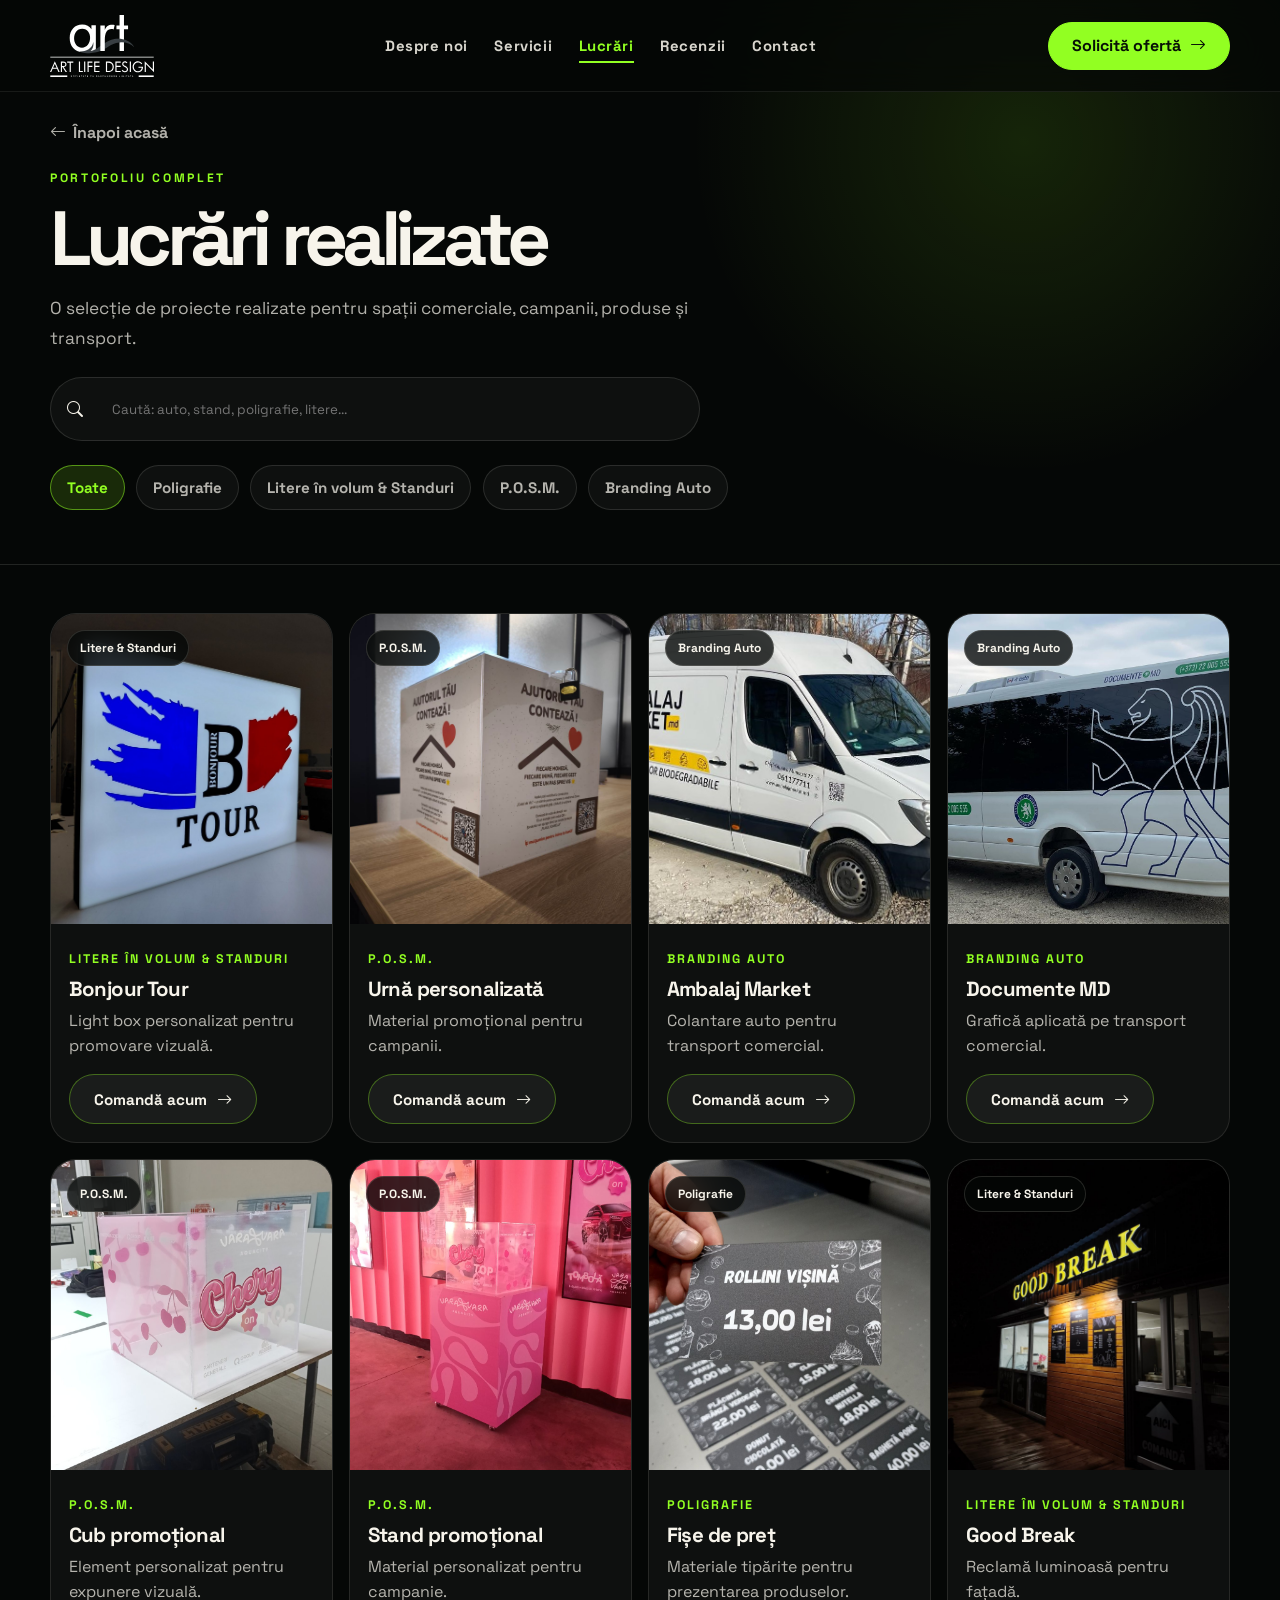
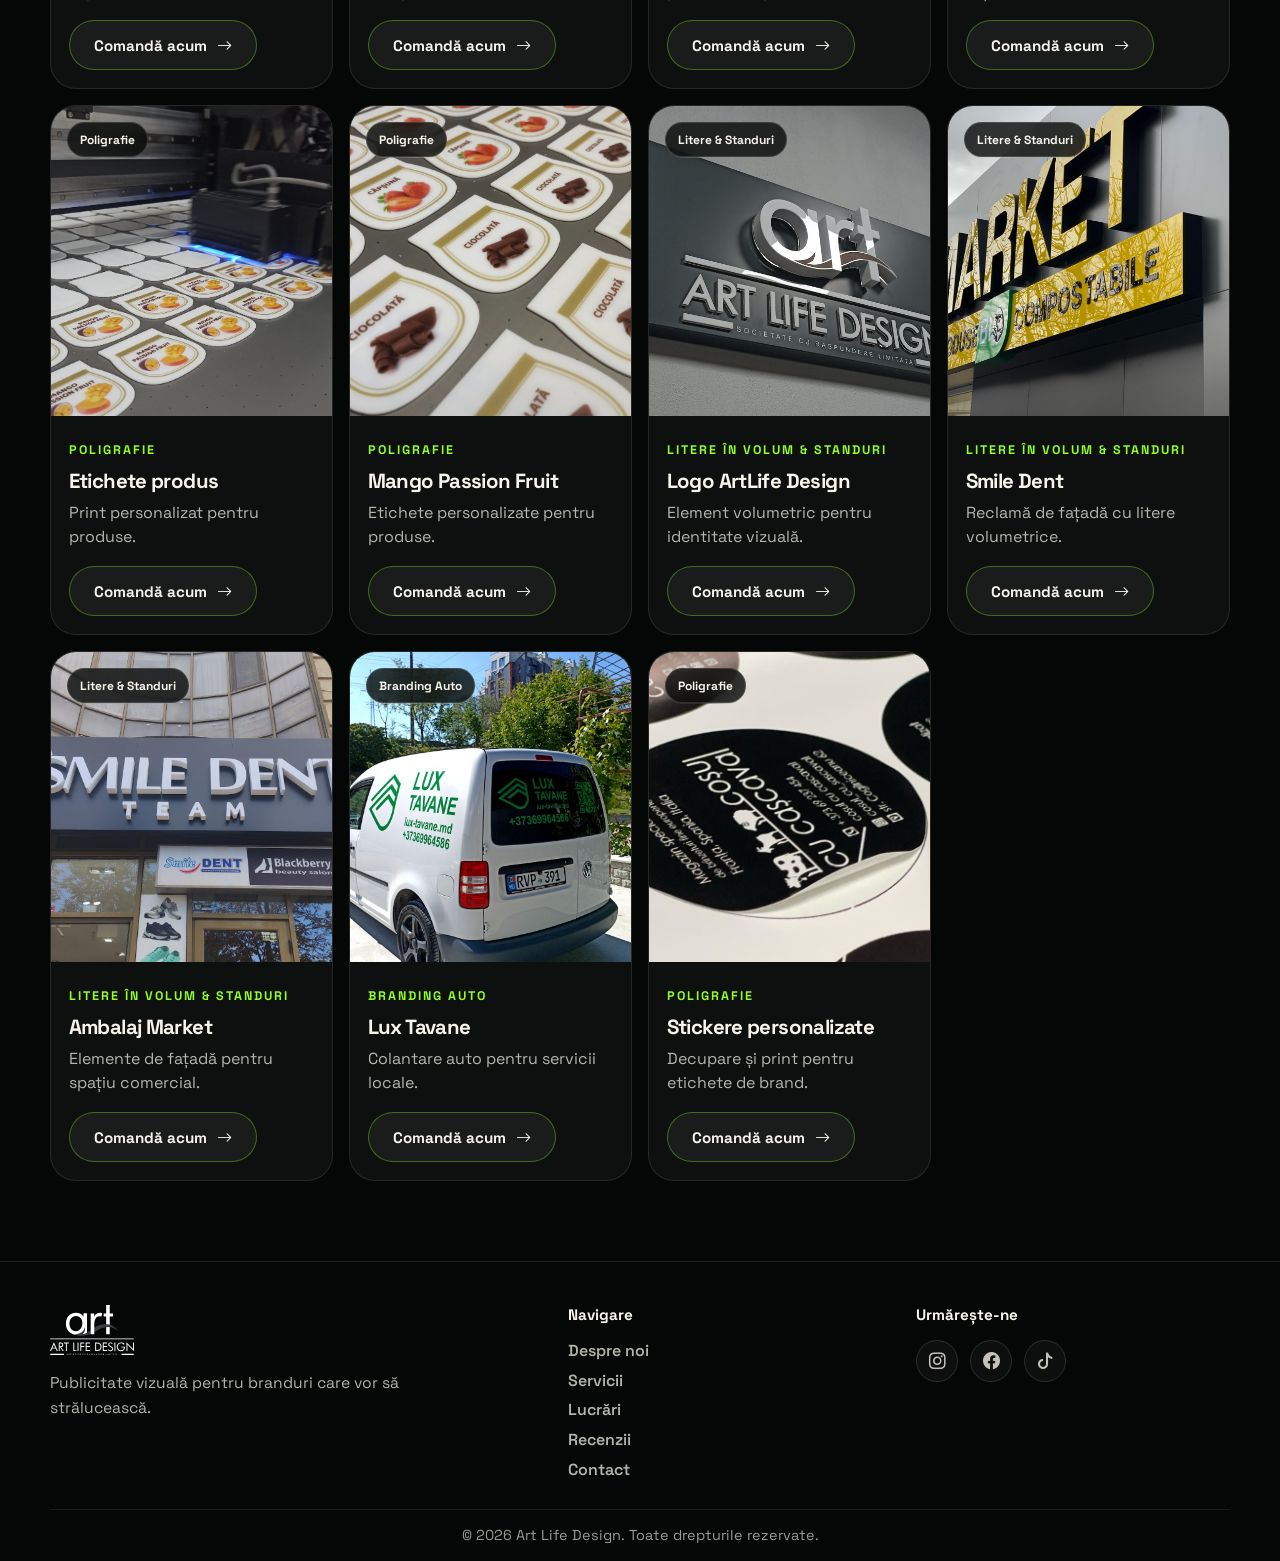
==== commit e2c14477: "Actualizare design responsive si formular" ====
--- a/lucrari.html
+++ b/lucrari.html
@@ -70,7 +70,10 @@
   <main class="portfolio-section">
     <div class="container">
       <div class="portfolio-grid" id="portfolioGrid"></div>
-      <p class="no-results" id="noResults">Nu am găsit lucrări după această căutare.</p>
+
+      <p class="no-results" id="noResults">
+        Nu am găsit lucrări după această căutare.
+      </p>
     </div>
   </main>
 
@@ -106,50 +109,50 @@
   </div>
 
   <footer class="site-footer">
-  <div class="container footer-inner">
-    <div class="footer-brand">
-      <a href="index.html#home" class="footer-logo-link">
-        <img src="images/LOGO-antracit-grey.svg" alt="ArtLife Design" class="footer-logo">
-      </a>
+    <div class="container footer-inner">
+      <div class="footer-brand">
+        <a href="index.html#home" class="footer-logo-link">
+          <img src="images/LOGO-antracit-grey.svg" alt="ArtLife Design" class="footer-logo">
+        </a>
 
-      <p>Publicitate vizuală pentru branduri care vor să strălucească.</p>
-    </div>
+        <p>Publicitate vizuală pentru branduri care vor să strălucească.</p>
+      </div>
 
-    <div class="footer-nav-block">
-      <h4>Navigare</h4>
+      <div class="footer-nav-block">
+        <h4>Navigare</h4>
 
-      <div class="footer-links">
-        <a href="index.html#about">Despre noi</a>
-        <a href="index.html#services">Servicii</a>
-        <a href="lucrari.html">Lucrări</a>
-        <a href="index.html#reviews">Recenzii</a>
-        <a href="index.html#contact">Contact</a>
+        <div class="footer-links">
+          <a href="index.html#about">Despre noi</a>
+          <a href="index.html#services">Servicii</a>
+          <a href="lucrari.html">Lucrări</a>
+          <a href="index.html#reviews">Recenzii</a>
+          <a href="index.html#contact">Contact</a>
+        </div>
+      </div>
+
+      <div class="footer-social-block">
+        <h4>Urmărește-ne</h4>
+
+        <div class="footer-socials">
+          <a href="https://www.instagram.com/design.artlife/" target="_blank" aria-label="Instagram">
+            <i class="bi bi-instagram"></i>
+          </a>
+
+          <a href="https://www.facebook.com/p/Art-Life-Design-100063504763244/" target="_blank" aria-label="Facebook">
+            <i class="bi bi-facebook"></i>
+          </a>
+
+          <a href="https://www.tiktok.com/@art.life.design" target="_blank" aria-label="TikTok">
+            <i class="bi bi-tiktok"></i>
+          </a>
+        </div>
       </div>
     </div>
 
-    <div class="footer-social-block">
-      <h4>Urmărește-ne</h4>
-
-      <div class="footer-socials">
-        <a href="https://www.instagram.com/design.artlife/" target="_blank" aria-label="Instagram">
-          <i class="bi bi-instagram"></i>
-        </a>
-
-        <a href="https://www.facebook.com/p/Art-Life-Design-100063504763244/" target="_blank" aria-label="Facebook">
-          <i class="bi bi-facebook"></i>
-        </a>
-
-        <a href="https://www.tiktok.com/@art.life.design" target="_blank" aria-label="TikTok">
-          <i class="bi bi-tiktok"></i>
-        </a>
-      </div>
+    <div class="container footer-bottom">
+      <p>© 2026 Art Life Design. Toate drepturile rezervate.</p>
     </div>
-  </div>
-
-  <div class="container footer-bottom">
-    <p>© 2026 Art Life Design. Toate drepturile rezervate.</p>
-  </div>
-</footer>
+  </footer>
 
   <button id="backTop" class="icon-btn" type="button" aria-label="Înapoi sus">
     <i class="bi bi-arrow-up"></i>
--- a/css/style.css
+++ b/css/style.css
@@ -3,9 +3,8 @@
   --green-2: #76db18;
   --dark: #050706;
   --dark-2: #090c0a;
-  --card: #111611;
   --white: #f7f4eb;
-  --muted: rgba(247, 244, 235, 0.7);
+  --muted: rgba(247, 244, 235, 0.72);
   --border: rgba(247, 244, 235, 0.12);
   --radius: 26px;
 }
@@ -57,19 +56,6 @@
 
 button {
   cursor: pointer;
-}
-
-i.bi {
-  display: inline-flex;
-  align-items: center;
-  justify-content: center;
-  line-height: 1;
-}
-
-.icon-btn {
-  display: inline-grid;
-  place-items: center;
-  line-height: 1;
 }
 
 .container {
@@ -142,7 +128,6 @@
 .nav-cta:hover {
   background: var(--green-2);
   border-color: var(--green-2);
-  color: #071006;
   transform: translateY(-3px);
   box-shadow: 0 0 24px rgba(146, 255, 34, 0.18);
 }
@@ -178,7 +163,6 @@
   background: rgba(5, 7, 6, 0.72);
   border-bottom: 1px solid rgba(247, 244, 235, 0.08);
   backdrop-filter: blur(20px);
-  -webkit-backdrop-filter: blur(20px);
   transition: 0.25s ease;
 }
 
@@ -383,8 +367,13 @@
 }
 
 @keyframes moveStrip {
-  from { transform: translateX(0); }
-  to { transform: translateX(-50%); }
+  from {
+    transform: translateX(0);
+  }
+
+  to {
+    transform: translateX(-50%);
+  }
 }
 
 /* ABOUT */
@@ -528,14 +517,6 @@
 
 .portfolio-search {
   margin: 1.5rem 0;
-}
-
-.service-search i,
-.portfolio-search i {
-  width: 22px;
-  height: 22px;
-  color: var(--muted);
-  flex: 0 0 22px;
 }
 
 .service-search input,
@@ -790,29 +771,12 @@
   transition: 0.25s ease;
 }
 
-.gallery-order-btn {
-  min-width: 290px;
-  min-height: 56px;
-  margin-top: 2rem;
-  font-size: 1rem;
-}
-
-.work-order-btn i,
-.gallery-order-btn i {
-  transition: 0.25s ease;
-}
-
 .work-order-btn:hover,
 .gallery-order-btn:hover {
   background: rgba(146, 255, 34, 0.08);
   border-color: var(--green);
   color: var(--green);
   transform: translateY(-2px);
-}
-
-.work-order-btn:hover i,
-.gallery-order-btn:hover i {
-  transform: translateX(6px);
 }
 
 /* REVIEWS */
@@ -851,7 +815,6 @@
   flex-direction: column;
   justify-content: space-between;
   transition: 0.25s ease;
-  position: relative;
   overflow: hidden;
 }
 
@@ -1013,18 +976,9 @@
   transition: 0.22s ease;
 }
 
-.contact-icon {
-  color: var(--green);
-  font-size: 1.12rem;
-}
-
 .contact-icon-link:hover {
   background: rgba(146, 255, 34, 0.14);
   transform: translateY(-2px);
-}
-
-.static-icon {
-  pointer-events: none;
 }
 
 .phone-ring::before,
@@ -1063,7 +1017,6 @@
   font-size: 1rem;
   font-weight: 700;
   line-height: 1.45;
-  transition: 0.22s ease;
 }
 
 .copy-text:hover {
@@ -1101,7 +1054,6 @@
   color: var(--white);
   font-size: 1.25rem;
   font-weight: 800;
-  letter-spacing: -0.02em;
 }
 
 .contact-social-links {
@@ -1217,9 +1169,9 @@
   letter-spacing: -0.05em;
 }
 
-.gallery-details p {
-  margin: 0 0 1rem;
-  color: var(--muted);
+.gallery-details p,
+.gallery-details small {
+  color: rgba(247, 244, 235, 0.78);
   line-height: 1.6;
 }
 
@@ -1238,11 +1190,6 @@
   color: var(--green);
   font-size: 0.72rem;
   letter-spacing: 0.08em;
-}
-
-.gallery-details small {
-  color: rgba(247, 244, 235, 0.78);
-  line-height: 1.6;
 }
 
 .gallery-close,
@@ -1287,7 +1234,7 @@
   background: rgba(146, 255, 34, 0.1);
 }
 
-/* PORTFOLIO PAGE */
+/* PORTFOLIO */
 
 .portfolio-header {
   padding: 138px 0 54px;
@@ -1308,7 +1255,6 @@
   color: var(--muted);
   font-weight: 800;
   margin-bottom: 1.7rem;
-  transition: 0.22s ease;
 }
 
 .back-link:hover {
@@ -1384,7 +1330,6 @@
   color: var(--white);
   font-size: 0.95rem;
   font-weight: 800;
-  letter-spacing: 0.03em;
 }
 
 .footer-links {
@@ -1396,7 +1341,6 @@
 .footer-links a {
   color: rgba(247, 244, 235, 0.72);
   font-weight: 600;
-  transition: 0.22s ease;
 }
 
 .footer-links a:hover {
@@ -1413,9 +1357,8 @@
   width: 42px;
   height: 42px;
   border-radius: 50%;
-  display: flex;
-  align-items: center;
-  justify-content: center;
+  display: grid;
+  place-items: center;
   border: 1px solid rgba(247, 244, 235, 0.12);
   background: rgba(247, 244, 235, 0.035);
   color: rgba(247, 244, 235, 0.78);
@@ -1441,38 +1384,7 @@
   margin: 0;
 }
 
-@media (max-width: 900px) {
-  .footer-inner {
-    grid-template-columns: 1fr;
-    gap: 1.8rem;
-    text-align: center;
-  }
-
-  .footer-brand {
-    max-width: 100%;
-    margin-inline: auto;
-  }
-
-  .footer-logo-link {
-    display: flex;
-    justify-content: center;
-  }
-
-  .footer-brand p {
-    max-width: 430px;
-    margin-inline: auto;
-  }
-
-  .footer-links {
-    align-items: center;
-  }
-
-  .footer-socials {
-    justify-content: center;
-  }
-}
-
-/* BACK TOP / TOAST / REVEAL */
+/* TOAST */
 
 #backTop {
   position: fixed;
@@ -1487,12 +1399,6 @@
   background: rgba(5, 7, 6, 0.72);
   color: var(--green);
   backdrop-filter: blur(12px);
-  transition: 0.22s ease;
-}
-
-#backTop:hover {
-  transform: translateY(-3px);
-  background: rgba(146, 255, 34, 0.12);
 }
 
 .site-toast {
@@ -1543,10 +1449,6 @@
 /* RESPONSIVE */
 
 @media (max-width: 1080px) {
-  .nav-links-wrap {
-    gap: 1rem;
-  }
-
   .works-grid,
   .portfolio-grid {
     grid-template-columns: repeat(3, 1fr);
@@ -1682,10 +1584,7 @@
   }
 
   .hero-actions,
-  .hero-actions a {
-    width: 100%;
-  }
-
+  .hero-actions a,
   .btn-main,
   .btn-ghost {
     width: 100%;
@@ -1711,11 +1610,6 @@
     height: 300px;
   }
 
-  .review-card {
-    width: 290px;
-    flex-basis: 290px;
-  }
-
   .contact-line {
     grid-template-columns: 48px 1fr;
     gap: 0.8rem;
@@ -1739,13 +1633,10 @@
     height: 210px;
   }
 
-  .gallery-order-btn {
+  .gallery-order-btn,
+  .work-order-btn {
     width: 100%;
     min-width: 100%;
-  }
-
-  .work-order-btn {
-    width: 100%;
   }
 
   .gallery-modal {
@@ -1792,4 +1683,60 @@
     padding: 0.68rem 0.82rem;
     font-size: 0.86rem;
   }
+
+  /* MODIFICARE CERUTĂ: recenzii mai mici pe telefon și comentariul vizibil complet */
+  .reviews-section {
+    overflow: hidden;
+  }
+
+  .reviews-marquee {
+    padding: 0.2rem 0 0.4rem;
+  }
+
+  .reviews-track {
+    gap: 0.75rem;
+  }
+
+  .review-card {
+    width: 245px;
+    flex: 0 0 245px;
+    min-height: auto;
+    padding: 1rem;
+    border-radius: 20px;
+  }
+
+  .review-mark {
+    width: 34px;
+    height: 34px;
+    font-size: 1.7rem;
+  }
+
+  .review-card p {
+    margin: 0.75rem 0 0.9rem;
+    font-size: 0.88rem;
+    line-height: 1.45;
+    color: rgba(247, 244, 235, 0.9);
+    display: block;
+    overflow: visible;
+  }
+
+  .review-card h3 {
+    font-size: 0.98rem;
+  }
+
+  .review-card small {
+    font-size: 0.78rem;
+  }
+}
+
+@media (max-width: 380px) {
+  .review-card {
+    width: 225px;
+    flex-basis: 225px;
+    padding: 0.9rem;
+  }
+
+  .review-card p {
+    font-size: 0.84rem;
+  }
 }
